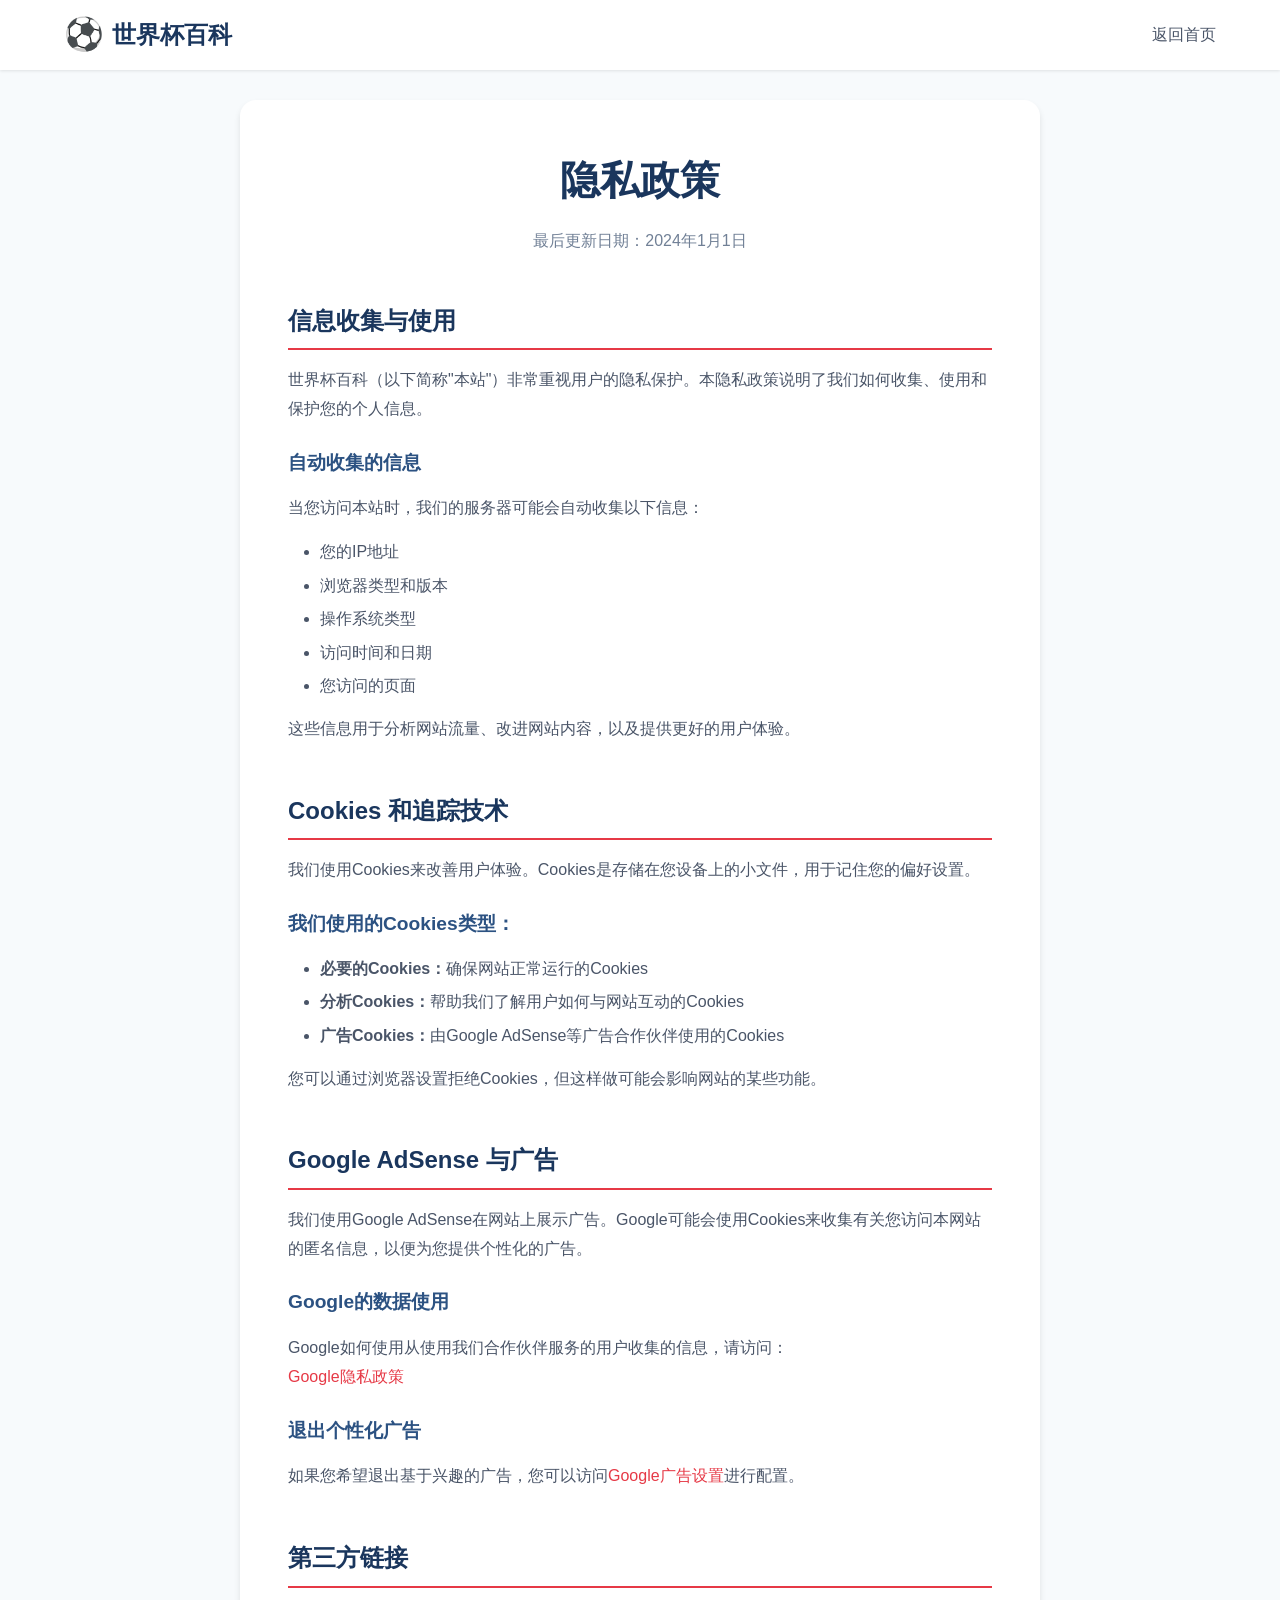
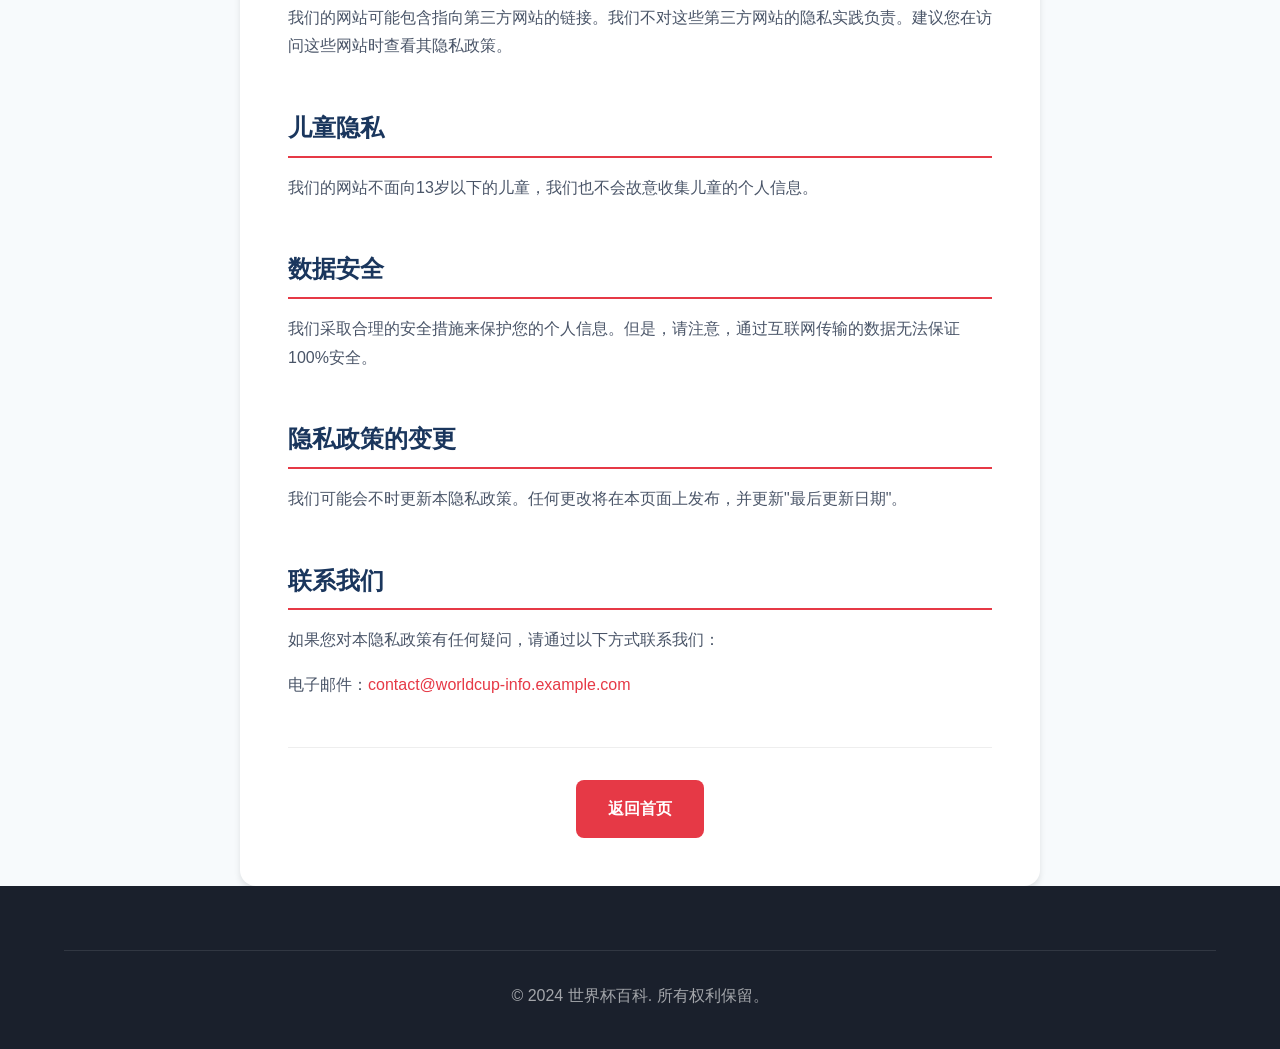
==== privacy.html @ 845303ce "feat: 创建世界杯百科网站，符合 Google AdSense 规范" ====
<!DOCTYPE html>
<html lang="zh-CN">
<head>
    <meta charset="UTF-8">
    <meta name="viewport" content="width=device-width, initial-scale=1.0">
    <meta name="description" content="世界杯百科隐私政策 - 了解我们如何收集、使用和保护您的个人信息">
    <title>隐私政策 | 世界杯百科</title>
    <link rel="stylesheet" href="/styles/main.css">
    <link rel="canonical" href="https://worldcup-info.example.com/privacy.html">
</head>
<body>
    <!-- 顶部导航 -->
    <header class="site-header">
        <nav class="navbar">
            <div class="container">
                <a href="/" class="logo">
                    <span class="logo-icon">⚽</span>
                    <span>世界杯百科</span>
                </a>
                <ul class="nav-links">
                    <li><a href="/">返回首页</a></li>
                </ul>
            </div>
        </nav>
    </header>

    <main class="privacy-page">
        <div class="container">
            <article class="privacy-content">
                <h1>隐私政策</h1>
                <p class="last-updated">最后更新日期：2024年1月1日</p>

                <section class="privacy-section">
                    <h2>信息收集与使用</h2>
                    <p>世界杯百科（以下简称"本站"）非常重视用户的隐私保护。本隐私政策说明了我们如何收集、使用和保护您的个人信息。</p>
                    
                    <h3>自动收集的信息</h3>
                    <p>当您访问本站时，我们的服务器可能会自动收集以下信息：</p>
                    <ul>
                        <li>您的IP地址</li>
                        <li>浏览器类型和版本</li>
                        <li>操作系统类型</li>
                        <li>访问时间和日期</li>
                        <li>您访问的页面</li>
                    </ul>
                    <p>这些信息用于分析网站流量、改进网站内容，以及提供更好的用户体验。</p>
                </section>

                <section class="privacy-section">
                    <h2>Cookies 和追踪技术</h2>
                    <p>我们使用Cookies来改善用户体验。Cookies是存储在您设备上的小文件，用于记住您的偏好设置。</p>
                    
                    <h3>我们使用的Cookies类型：</h3>
                    <ul>
                        <li><strong>必要的Cookies：</strong>确保网站正常运行的Cookies</li>
                        <li><strong>分析Cookies：</strong>帮助我们了解用户如何与网站互动的Cookies</li>
                        <li><strong>广告Cookies：</strong>由Google AdSense等广告合作伙伴使用的Cookies</li>
                    </ul>
                    
                    <p>您可以通过浏览器设置拒绝Cookies，但这样做可能会影响网站的某些功能。</p>
                </section>

                <section class="privacy-section">
                    <h2>Google AdSense 与广告</h2>
                    <p>我们使用Google AdSense在网站上展示广告。Google可能会使用Cookies来收集有关您访问本网站的匿名信息，以便为您提供个性化的广告。</p>
                    
                    <h3>Google的数据使用</h3>
                    <p>Google如何使用从使用我们合作伙伴服务的用户收集的信息，请访问：<br>
                    <a href="https://policies.google.com/technologies/partner-sites" target="_blank" rel="noopener">Google隐私政策</a></p>
                    
                    <h3>退出个性化广告</h3>
                    <p>如果您希望退出基于兴趣的广告，您可以访问<a href="https://www.google.com/settings/ads" target="_blank" rel="noopener">Google广告设置</a>进行配置。</p>
                </section>

                <section class="privacy-section">
                    <h2>第三方链接</h2>
                    <p>我们的网站可能包含指向第三方网站的链接。我们不对这些第三方网站的隐私实践负责。建议您在访问这些网站时查看其隐私政策。</p>
                </section>

                <section class="privacy-section">
                    <h2>儿童隐私</h2>
                    <p>我们的网站不面向13岁以下的儿童，我们也不会故意收集儿童的个人信息。</p>
                </section>

                <section class="privacy-section">
                    <h2>数据安全</h2>
                    <p>我们采取合理的安全措施来保护您的个人信息。但是，请注意，通过互联网传输的数据无法保证100%安全。</p>
                </section>

                <section class="privacy-section">
                    <h2>隐私政策的变更</h2>
                    <p>我们可能会不时更新本隐私政策。任何更改将在本页面上发布，并更新"最后更新日期"。</p>
                </section>

                <section class="privacy-section">
                    <h2>联系我们</h2>
                    <p>如果您对本隐私政策有任何疑问，请通过以下方式联系我们：</p>
                    <p>电子邮件：<a href="mailto:contact@worldcup-info.example.com">contact@worldcup-info.example.com</a></p>
                </section>

                <div class="back-home">
                    <a href="/" class="btn-primary">返回首页</a>
                </div>
            </article>
        </div>
    </main>

    <!-- 页脚 -->
    <footer class="site-footer">
        <div class="container">
            <div class="footer-bottom">
                <p>&copy; 2024 世界杯百科. 所有权利保留。</p>
            </div>
        </div>
    </footer>
</body>
</html>
---- styles/main.css ----
/* ========================================
   世界杯百科 - 主样式表
   ======================================== */

/* CSS 变量 */
:root {
    /* 主题色 */
    --primary: #1a365d;
    --primary-light: #2c5282;
    --primary-dark: #0d1b2a;
    
    /* 强调色 */
    --accent: #e63946;
    --accent-light: #ff6b6b;
    
    /* 背景色 */
    --background: #ffffff;
    --background-alt: #f7fafc;
    --background-dark: #1a202c;
    
    /* 文字颜色 */
    --text-primary: #1a202c;
    --text-secondary: #4a5568;
    --text-light: #718096;
    --text-white: #ffffff;
    
    /* 间距 */
    --spacing-xs: 0.25rem;
    --spacing-sm: 0.5rem;
    --spacing-md: 1rem;
    --spacing-lg: 1.5rem;
    --spacing-xl: 2rem;
    --spacing-2xl: 3rem;
    --spacing-3xl: 4rem;
    
    /* 圆角 */
    --radius-sm: 0.25rem;
    --radius-md: 0.5rem;
    --radius-lg: 1rem;
    
    /* 阴影 */
    --shadow-sm: 0 1px 3px rgba(0, 0, 0, 0.1);
    --shadow-md: 0 4px 6px rgba(0, 0, 0, 0.1);
    --shadow-lg: 0 10px 25px rgba(0, 0, 0, 0.15);
    
    /* 过渡 */
    --transition: all 0.3s ease;
}

/* 基础重置 */
* {
    margin: 0;
    padding: 0;
    box-sizing: border-box;
}

html {
    scroll-behavior: smooth;
}

body {
    font-family: -apple-system, BlinkMacSystemFont, 'Segoe UI', 'Roboto', 'Helvetica Neue', Arial, sans-serif;
    font-size: 16px;
    line-height: 1.6;
    color: var(--text-primary);
    background-color: var(--background);
}

/* 容器 */
.container {
    max-width: 1200px;
    margin: 0 auto;
    padding: 0 var(--spacing-lg);
}

/* ========================================
   头部导航
   ======================================== */

.site-header {
    background: var(--background);
    box-shadow: var(--shadow-sm);
    position: fixed;
    top: 0;
    left: 0;
    right: 0;
    z-index: 1000;
}

.navbar .container {
    display: flex;
    align-items: center;
    justify-content: space-between;
    height: 70px;
}

.logo {
    display: flex;
    align-items: center;
    gap: var(--spacing-sm);
    font-size: 1.5rem;
    font-weight: 700;
    color: var(--primary);
    text-decoration: none;
}

.logo-icon {
    font-size: 2rem;
}

.nav-links {
    display: flex;
    list-style: none;
    gap: var(--spacing-xl);
}

.nav-links a {
    color: var(--text-secondary);
    text-decoration: none;
    font-weight: 500;
    transition: var(--transition);
    position: relative;
}

.nav-links a:hover,
.nav-links a.active {
    color: var(--accent);
}

.nav-links a::after {
    content: '';
    position: absolute;
    bottom: -4px;
    left: 0;
    width: 0;
    height: 2px;
    background: var(--accent);
    transition: var(--transition);
}

.nav-links a:hover::after,
.nav-links a.active::after {
    width: 100%;
}

.mobile-menu-btn {
    display: none;
    background: none;
    border: none;
    font-size: 1.5rem;
    cursor: pointer;
}

/* ========================================
   英雄区域
   ======================================== */

.hero {
    background: linear-gradient(135deg, var(--primary) 0%, var(--primary-dark) 100%);
    min-height: 80vh;
    display: flex;
    align-items: center;
    position: relative;
    overflow: hidden;
    padding-top: 70px;
}

.hero::before {
    content: '';
    position: absolute;
    top: 0;
    left: 0;
    right: 0;
    bottom: 0;
    background: url('data:image/svg+xml,<svg xmlns="http://www.w3.org/2000/svg" viewBox="0 0 100 100"><circle cx="50" cy="50" r="45" fill="none" stroke="rgba(255,255,255,0.05)" stroke-width="2"/><circle cx="50" cy="50" r="35" fill="none" stroke="rgba(255,255,255,0.05)" stroke-width="2"/><circle cx="50" cy="50" r="25" fill="none" stroke="rgba(255,255,255,0.05)" stroke-width="2"/></svg>');
    background-size: 200px;
    opacity: 0.5;
}

.hero-overlay {
    position: absolute;
    top: 0;
    left: 0;
    right: 0;
    bottom: 0;
    background: radial-gradient(circle at 20% 80%, rgba(230, 57, 70, 0.1) 0%, transparent 50%),
                radial-gradient(circle at 80% 20%, rgba(255, 255, 255, 0.05) 0%, transparent 50%);
}

.hero-content {
    position: relative;
    z-index: 1;
    text-align: center;
    color: var(--text-white);
}

.hero-title {
    font-size: 4rem;
    font-weight: 800;
    margin-bottom: var(--spacing-lg);
    letter-spacing: -0.02em;
    animation: fadeInUp 1s ease;
}

.hero-subtitle {
    font-size: 1.5rem;
    opacity: 0.9;
    margin-bottom: var(--spacing-3xl);
    animation: fadeInUp 1s ease 0.2s both;
}

.hero-stats {
    display: flex;
    justify-content: center;
    gap: var(--spacing-3xl);
    animation: fadeInUp 1s ease 0.4s both;
}

.stat-item {
    text-align: center;
}

.stat-number {
    display: block;
    font-size: 3rem;
    font-weight: 700;
    color: var(--accent-light);
}

.stat-label {
    font-size: 1rem;
    opacity: 0.8;
}

/* ========================================
   主内容区域
   ======================================== */

.main-content {
    padding: var(--spacing-3xl) 0;
    background: var(--background-alt);
}

/* 广告容器 */
.ad-container {
    background: var(--background);
    border: 2px dashed #ddd;
    border-radius: var(--radius-md);
    padding: var(--spacing-xl);
    text-align: center;
    color: var(--text-light);
    margin: var(--spacing-2xl) 0;
    min-height: 120px;
    display: flex;
    align-items: center;
    justify-content: center;
}

/* 内容区块 */
.content-section {
    background: var(--background);
    border-radius: var(--radius-lg);
    padding: var(--spacing-2xl);
    margin: var(--spacing-2xl) 0;
    box-shadow: var(--shadow-sm);
}

.section-title {
    font-size: 2.5rem;
    color: var(--primary);
    margin-bottom: var(--spacing-xl);
    text-align: center;
    position: relative;
}

.section-title::after {
    content: '';
    display: block;
    width: 60px;
    height: 4px;
    background: var(--accent);
    margin: var(--spacing-md) auto 0;
    border-radius: 2px;
}

/* 内容卡片 */
.content-grid {
    display: grid;
    grid-template-columns: repeat(auto-fit, minmax(300px, 1fr));
    gap: var(--spacing-xl);
}

.content-card {
    padding: var(--spacing-xl);
    border-radius: var(--radius-md);
    background: var(--background-alt);
}

.content-card h3 {
    color: var(--primary);
    font-size: 1.5rem;
    margin-bottom: var(--spacing-md);
}

.content-card p {
    color: var(--text-secondary);
    margin-bottom: var(--spacing-md);
    line-height: 1.8;
}

.content-card p:last-child {
    margin-bottom: 0;
}

/* ========================================
   冠军表格
   ======================================== */

.champions-table {
    overflow-x: auto;
    margin-bottom: var(--spacing-xl);
}

table {
    width: 100%;
    border-collapse: collapse;
    background: var(--background);
    border-radius: var(--radius-md);
    overflow: hidden;
}

thead {
    background: var(--primary);
    color: var(--text-white);
}

th, td {
    padding: var(--spacing-md) var(--spacing-lg);
    text-align: left;
}

tbody tr {
    border-bottom: 1px solid #eee;
    transition: var(--transition);
}

tbody tr:hover {
    background: var(--background-alt);
}

.champions-highlight {
    margin-top: var(--spacing-xl);
}

.highlight-card {
    background: linear-gradient(135deg, var(--primary) 0%, var(--primary-light) 100%);
    color: var(--text-white);
    padding: var(--spacing-xl);
    border-radius: var(--radius-md);
}

.highlight-card h4 {
    font-size: 1.5rem;
    margin-bottom: var(--spacing-lg);
}

.champions-list {
    list-style: none;
}

.champions-list li {
    display: flex;
    align-items: center;
    gap: var(--spacing-md);
    padding: var(--spacing-sm) 0;
    border-bottom: 1px solid rgba(255, 255, 255, 0.1);
}

.champions-list li:last-child {
    border-bottom: none;
}

.champions-list .country {
    font-weight: 700;
    font-size: 1.2rem;
    min-width: 100px;
}

.champions-list .count {
    background: var(--accent);
    padding: var(--spacing-xs) var(--spacing-md);
    border-radius: 20px;
    font-weight: 600;
}

.champions-list .years {
    color: rgba(255, 255, 255, 0.7);
    font-size: 0.9rem;
}

/* ========================================
   球场卡片
   ======================================== */

.stadiums-grid {
    display: grid;
    grid-template-columns: repeat(auto-fit, minmax(280px, 1fr));
    gap: var(--spacing-xl);
}

.stadium-card {
    background: var(--background);
    border-radius: var(--radius-lg);
    overflow: hidden;
    box-shadow: var(--shadow-md);
    transition: var(--transition);
}

.stadium-card:hover {
    transform: translateY(-5px);
    box-shadow: var(--shadow-lg);
}

.stadium-image {
    height: 180px;
    background: linear-gradient(135deg, var(--primary-light) 0%, var(--primary) 100%);
    position: relative;
}

.stadium-image::before {
    content: '🏟️';
    position: absolute;
    top: 50%;
    left: 50%;
    transform: translate(-50%, -50%);
    font-size: 4rem;
}

.stadium-1::before { content: '⚽'; }
.stadium-2::before { content: '🏆'; }
.stadium-3::before { content: '👑'; }
.stadium-4::before { content: '🌟'; }

.stadium-info {
    padding: var(--spacing-lg);
}

.stadium-info h3 {
    color: var(--primary);
    font-size: 1.3rem;
    margin-bottom: var(--spacing-sm);
}

.stadium-location {
    color: var(--accent);
    font-size: 0.9rem;
    margin-bottom: var(--spacing-md);
}

.stadium-info p:last-child {
    color: var(--text-secondary);
    line-height: 1.6;
}

/* ========================================
   纪录卡片
   ======================================== */

.records-grid {
    display: grid;
    grid-template-columns: repeat(auto-fit, minmax(250px, 1fr));
    gap: var(--spacing-xl);
}

.record-card {
    background: var(--background);
    border: 2px solid #eee;
    border-radius: var(--radius-lg);
    padding: var(--spacing-xl);
    text-align: center;
    transition: var(--transition);
}

.record-card:hover {
    border-color: var(--accent);
    transform: scale(1.02);
}

.record-icon {
    font-size: 3rem;
    margin-bottom: var(--spacing-md);
}

.record-content h3 {
    color: var(--text-secondary);
    font-size: 1rem;
    margin-bottom: var(--spacing-sm);
}

.record-stat {
    font-size: 2.5rem;
    font-weight: 800;
    color: var(--accent);
    margin-bottom: var(--spacing-xs);
}

.record-holder {
    font-weight: 600;
    color: var(--primary);
    margin-bottom: var(--spacing-md);
}

.record-desc {
    color: var(--text-light);
    font-size: 0.9rem;
    line-height: 1.6;
}

/* ========================================
   关于我们
   ======================================== */

.about-section {
    text-align: center;
}

.about-content {
    max-width: 700px;
    margin: 0 auto;
}

.about-content p {
    color: var(--text-secondary);
    line-height: 1.8;
    margin-bottom: var(--spacing-lg);
}

.about-links {
    margin-top: var(--spacing-xl);
}

.about-link {
    color: var(--accent);
    text-decoration: none;
    font-weight: 500;
    transition: var(--transition);
}

.about-link:hover {
    color: var(--accent-light);
    text-decoration: underline;
}

.separator {
    color: var(--text-light);
    margin: 0 var(--spacing-md);
}

/* ========================================
   页脚
   ======================================== */

.site-footer {
    background: var(--background-dark);
    color: var(--text-white);
    padding: var(--spacing-3xl) 0 var(--spacing-xl);
}

.footer-content {
    display: grid;
    grid-template-columns: repeat(auto-fit, minmax(200px, 1fr));
    gap: var(--spacing-xl);
    margin-bottom: var(--spacing-2xl);
}

.footer-section h4 {
    font-size: 1.2rem;
    margin-bottom: var(--spacing-lg);
    color: var(--accent-light);
}

.footer-section ul {
    list-style: none;
}

.footer-section li {
    margin-bottom: var(--spacing-sm);
}

.footer-section a {
    color: rgba(255, 255, 255, 0.8);
    text-decoration: none;
    transition: var(--transition);
}

.footer-section a:hover {
    color: var(--accent-light);
}

.footer-bottom {
    text-align: center;
    padding-top: var(--spacing-xl);
    border-top: 1px solid rgba(255, 255, 255, 0.1);
}

.footer-bottom p {
    color: rgba(255, 255, 255, 0.6);
    margin-bottom: var(--spacing-sm);
}

.disclaimer {
    font-size: 0.9rem;
}

/* ========================================
   AdSense 通知
   ======================================== */

.ad-sense-notice {
    background: var(--background-alt);
    padding: var(--spacing-md);
    text-align: center;
    border-top: 1px solid #eee;
}

.ad-sense-notice p {
    color: var(--text-light);
    font-size: 0.9rem;
}

.ad-sense-notice a {
    color: var(--accent);
    text-decoration: none;
}

.ad-sense-notice a:hover {
    text-decoration: underline;
}

/* ========================================
   隐私政策页面
   ======================================== */

.privacy-page {
    padding-top: 100px;
    min-height: 100vh;
    background: var(--background-alt);
}

.privacy-content {
    max-width: 800px;
    margin: 0 auto;
    background: var(--background);
    padding: var(--spacing-2xl);
    border-radius: var(--radius-lg);
    box-shadow: var(--shadow-md);
}

.privacy-content h1 {
    color: var(--primary);
    font-size: 2.5rem;
    margin-bottom: var(--spacing-md);
    text-align: center;
}

.last-updated {
    color: var(--text-light);
    text-align: center;
    margin-bottom: var(--spacing-2xl);
}

.privacy-section {
    margin-bottom: var(--spacing-2xl);
}

.privacy-section h2 {
    color: var(--primary);
    font-size: 1.5rem;
    margin-bottom: var(--spacing-md);
    padding-bottom: var(--spacing-sm);
    border-bottom: 2px solid var(--accent);
}

.privacy-section h3 {
    color: var(--primary-light);
    font-size: 1.2rem;
    margin: var(--spacing-lg) 0 var(--spacing-md);
}

.privacy-section p {
    color: var(--text-secondary);
    line-height: 1.8;
    margin-bottom: var(--spacing-md);
}

.privacy-section ul,
.privacy-section ol {
    margin: var(--spacing-md) 0;
    padding-left: var(--spacing-xl);
    color: var(--text-secondary);
}

.privacy-section li {
    margin-bottom: var(--spacing-sm);
    line-height: 1.6;
}

.privacy-section a {
    color: var(--accent);
    text-decoration: none;
}

.privacy-section a:hover {
    text-decoration: underline;
}

.back-home {
    text-align: center;
    margin-top: var(--spacing-2xl);
    padding-top: var(--spacing-xl);
    border-top: 1px solid #eee;
}

.btn-primary {
    display: inline-block;
    background: var(--accent);
    color: var(--text-white);
    padding: var(--spacing-md) var(--spacing-xl);
    border-radius: var(--radius-md);
    text-decoration: none;
    font-weight: 600;
    transition: var(--transition);
}

.btn-primary:hover {
    background: var(--accent-light);
    transform: translateY(-2px);
}

/* ========================================
   动画
   ======================================== */

@keyframes fadeInUp {
    from {
        opacity: 0;
        transform: translateY(30px);
    }
    to {
        opacity: 1;
        transform: translateY(0);
    }
}

/* ========================================
   响应式设计
   ======================================== */

@media (max-width: 768px) {
    .hero-title {
        font-size: 2.5rem;
    }

    .hero-subtitle {
        font-size: 1.2rem;
    }

    .hero-stats {
        flex-direction: column;
        gap: var(--spacing-xl);
    }

    .stat-number {
        font-size: 2rem;
    }

    .section-title {
        font-size: 2rem;
    }

    .content-section {
        padding: var(--spacing-lg);
    }

    .nav-links {
        display: none;
        position: absolute;
        top: 70px;
        left: 0;
        right: 0;
        background: var(--background);
        flex-direction: column;
        padding: var(--spacing-lg);
        box-shadow: var(--shadow-md);
        gap: var(--spacing-md);
    }

    .nav-links.active {
        display: flex;
    }

    .mobile-menu-btn {
        display: block;
    }

    table {
        font-size: 0.9rem;
    }

    th, td {
        padding: var(--spacing-sm);
    }

    .privacy-content {
        padding: var(--spacing-lg);
    }

    .privacy-content h1 {
        font-size: 2rem;
    }
}

@media (max-width: 480px) {
    .hero {
        min-height: 70vh;
    }

    .hero-title {
        font-size: 2rem;
    }

    .champions-table {
        font-size: 0.8rem;
    }

    .champions-list {
        font-size: 0.9rem;
    }

    .champions-list .country {
        min-width: 70px;
        font-size: 1rem;
    }

    .record-stat {
        font-size: 2rem;
    }
}
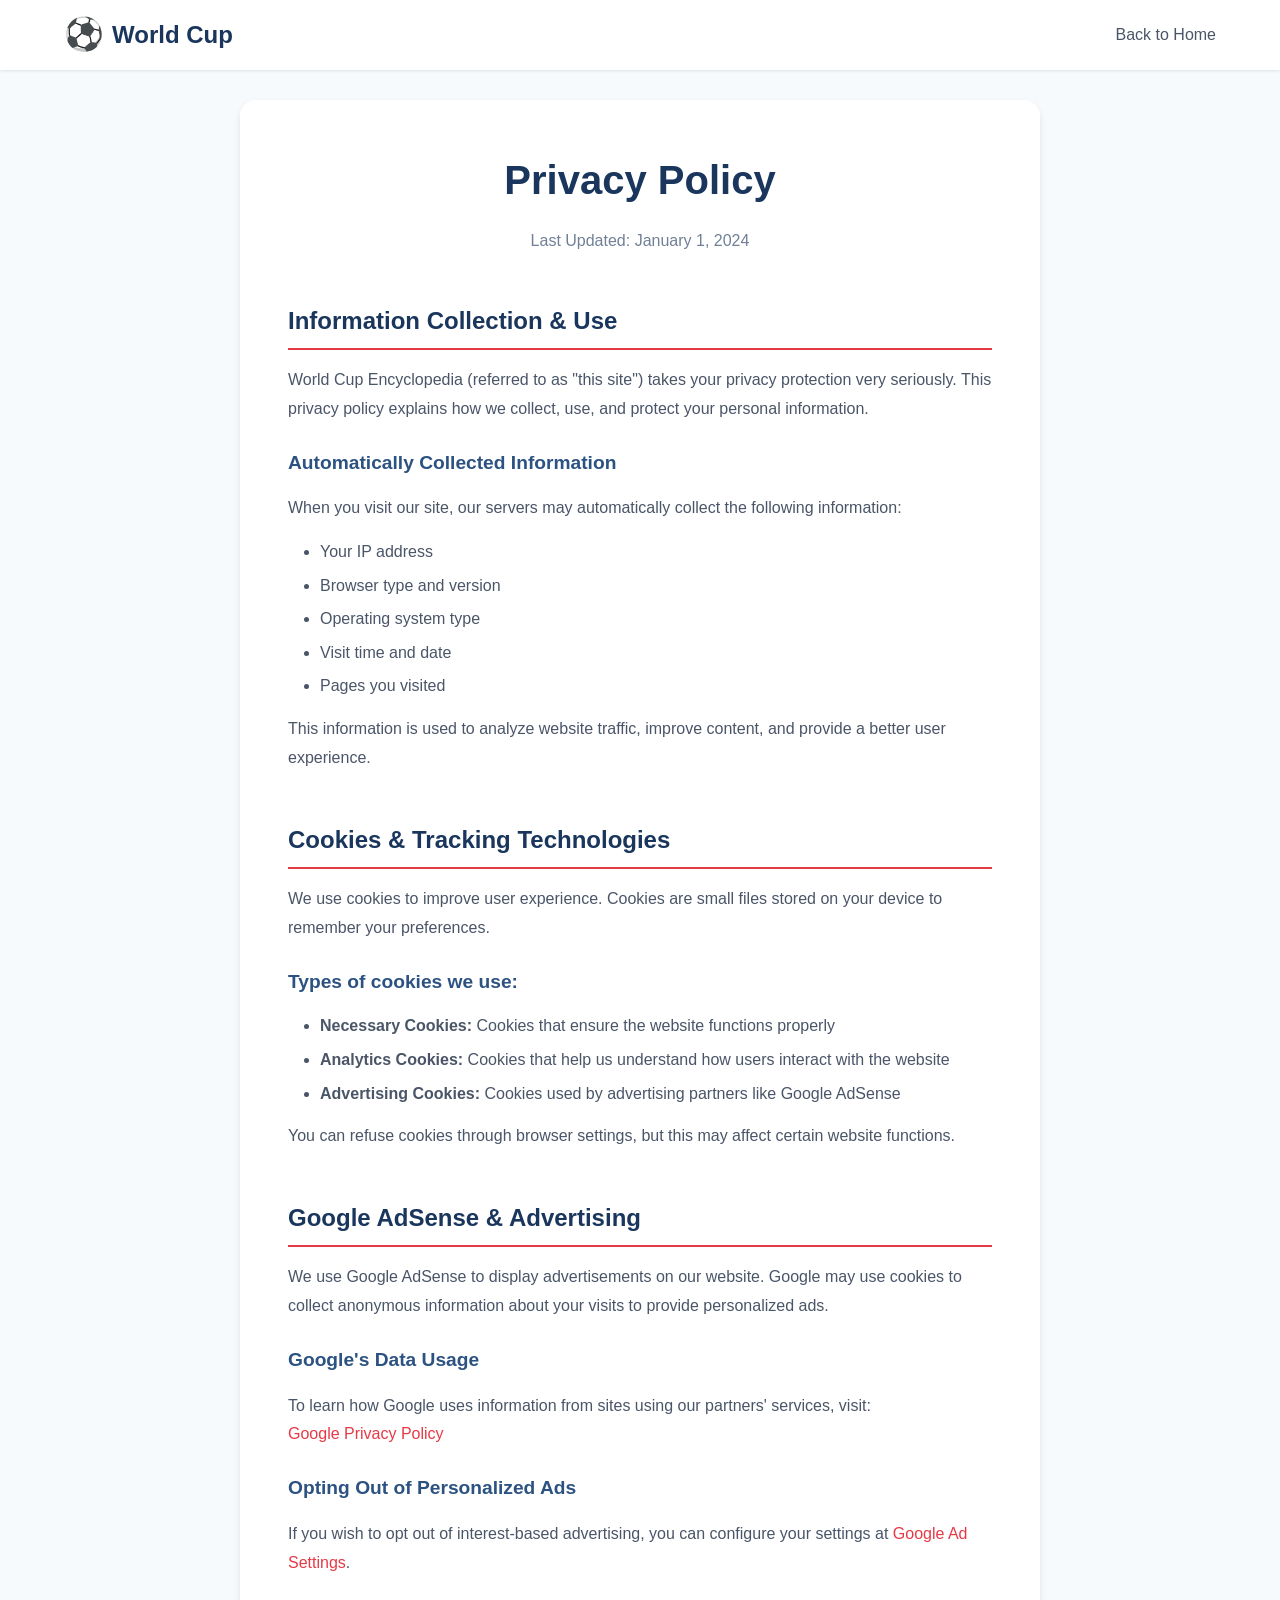
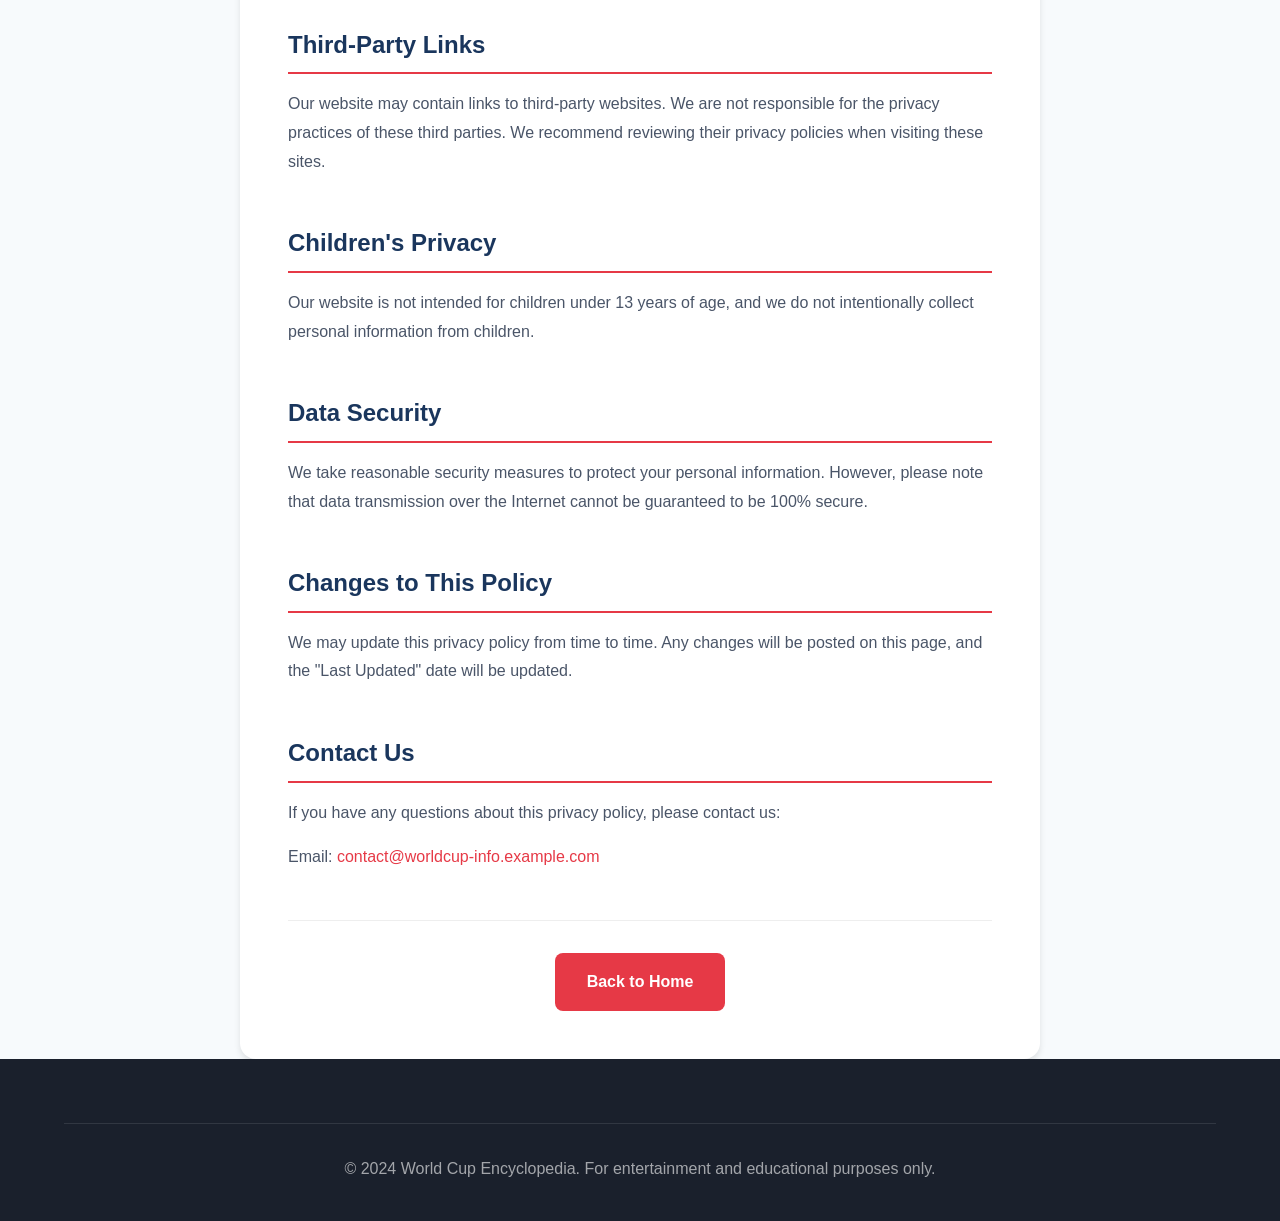
==== commit d665ea0e: "feat: 添加多语言支持（7种语言）并改为英文默认" ====
--- a/privacy.html
+++ b/privacy.html
@@ -1,10 +1,10 @@
 <!DOCTYPE html>
-<html lang="zh-CN">
+<html lang="en" dir="ltr">
 <head>
     <meta charset="UTF-8">
     <meta name="viewport" content="width=device-width, initial-scale=1.0">
-    <meta name="description" content="世界杯百科隐私政策 - 了解我们如何收集、使用和保护您的个人信息">
-    <title>隐私政策 | 世界杯百科</title>
+    <meta name="description" content="World Cup Encyclopedia Privacy Policy - Learn how we collect, use, and protect your personal information">
+    <title>Privacy Policy | World Cup Encyclopedia</title>
     <link rel="stylesheet" href="/styles/main.css">
     <link rel="canonical" href="https://worldcup-info.example.com/privacy.html">
 </head>
@@ -15,10 +15,10 @@
             <div class="container">
                 <a href="/" class="logo">
                     <span class="logo-icon">⚽</span>
-                    <span>世界杯百科</span>
+                    <span>World Cup</span>
                 </a>
                 <ul class="nav-links">
-                    <li><a href="/">返回首页</a></li>
+                    <li><a href="/">Back to Home</a></li>
                 </ul>
             </div>
         </nav>
@@ -27,79 +27,79 @@
     <main class="privacy-page">
         <div class="container">
             <article class="privacy-content">
-                <h1>隐私政策</h1>
-                <p class="last-updated">最后更新日期：2024年1月1日</p>
+                <h1>Privacy Policy</h1>
+                <p class="last-updated">Last Updated: January 1, 2024</p>
 
                 <section class="privacy-section">
-                    <h2>信息收集与使用</h2>
-                    <p>世界杯百科（以下简称"本站"）非常重视用户的隐私保护。本隐私政策说明了我们如何收集、使用和保护您的个人信息。</p>
+                    <h2>Information Collection & Use</h2>
+                    <p>World Cup Encyclopedia (referred to as "this site") takes your privacy protection very seriously. This privacy policy explains how we collect, use, and protect your personal information.</p>
                     
-                    <h3>自动收集的信息</h3>
-                    <p>当您访问本站时，我们的服务器可能会自动收集以下信息：</p>
+                    <h3>Automatically Collected Information</h3>
+                    <p>When you visit our site, our servers may automatically collect the following information:</p>
                     <ul>
-                        <li>您的IP地址</li>
-                        <li>浏览器类型和版本</li>
-                        <li>操作系统类型</li>
-                        <li>访问时间和日期</li>
-                        <li>您访问的页面</li>
+                        <li>Your IP address</li>
+                        <li>Browser type and version</li>
+                        <li>Operating system type</li>
+                        <li>Visit time and date</li>
+                        <li>Pages you visited</li>
                     </ul>
-                    <p>这些信息用于分析网站流量、改进网站内容，以及提供更好的用户体验。</p>
+                    <p>This information is used to analyze website traffic, improve content, and provide a better user experience.</p>
                 </section>
 
                 <section class="privacy-section">
-                    <h2>Cookies 和追踪技术</h2>
-                    <p>我们使用Cookies来改善用户体验。Cookies是存储在您设备上的小文件，用于记住您的偏好设置。</p>
+                    <h2>Cookies & Tracking Technologies</h2>
+                    <p>We use cookies to improve user experience. Cookies are small files stored on your device to remember your preferences.</p>
                     
-                    <h3>我们使用的Cookies类型：</h3>
+                    <h3>Types of cookies we use:</h3>
                     <ul>
-                        <li><strong>必要的Cookies：</strong>确保网站正常运行的Cookies</li>
-                        <li><strong>分析Cookies：</strong>帮助我们了解用户如何与网站互动的Cookies</li>
-                        <li><strong>广告Cookies：</strong>由Google AdSense等广告合作伙伴使用的Cookies</li>
+                        <li><strong>Necessary Cookies:</strong> Cookies that ensure the website functions properly</li>
+                        <li><strong>Analytics Cookies:</strong> Cookies that help us understand how users interact with the website</li>
+                        <li><strong>Advertising Cookies:</strong> Cookies used by advertising partners like Google AdSense</li>
                     </ul>
                     
-                    <p>您可以通过浏览器设置拒绝Cookies，但这样做可能会影响网站的某些功能。</p>
+                    <p>You can refuse cookies through browser settings, but this may affect certain website functions.</p>
                 </section>
 
                 <section class="privacy-section">
-                    <h2>Google AdSense 与广告</h2>
-                    <p>我们使用Google AdSense在网站上展示广告。Google可能会使用Cookies来收集有关您访问本网站的匿名信息，以便为您提供个性化的广告。</p>
+                    <h2>Google AdSense & Advertising</h2>
+                    <p>We use Google AdSense to display advertisements on our website. Google may use cookies to collect anonymous information about your visits to provide personalized ads.</p>
                     
-                    <h3>Google的数据使用</h3>
-                    <p>Google如何使用从使用我们合作伙伴服务的用户收集的信息，请访问：<br>
-                    <a href="https://policies.google.com/technologies/partner-sites" target="_blank" rel="noopener">Google隐私政策</a></p>
+                    <h3>Google's Data Usage</h3>
+                    <p>To learn how Google uses information from sites using our partners' services, visit:<br>
+                    <a href="https://policies.google.com/technologies/partner-sites" target="_blank" rel="noopener">Google Privacy Policy</a></p>
                     
-                    <h3>退出个性化广告</h3>
-                    <p>如果您希望退出基于兴趣的广告，您可以访问<a href="https://www.google.com/settings/ads" target="_blank" rel="noopener">Google广告设置</a>进行配置。</p>
+                    <h3>Opting Out of Personalized Ads</h3>
+                    <p>If you wish to opt out of interest-based advertising, you can configure your settings at <a href="https://www.google.com/settings/ads" target="_blank" rel="noopener">Google Ad Settings</a>.</p>
                 </section>
 
                 <section class="privacy-section">
-                    <h2>第三方链接</h2>
-                    <p>我们的网站可能包含指向第三方网站的链接。我们不对这些第三方网站的隐私实践负责。建议您在访问这些网站时查看其隐私政策。</p>
+                    <h2>Third-Party Links</h2>
+                    <p>Our website may contain links to third-party websites. We are not responsible for the privacy practices of these third parties. We recommend reviewing their privacy policies when visiting these sites.</p>
                 </section>
 
                 <section class="privacy-section">
-                    <h2>儿童隐私</h2>
-                    <p>我们的网站不面向13岁以下的儿童，我们也不会故意收集儿童的个人信息。</p>
+                    <h2>Children's Privacy</h2>
+                    <p>Our website is not intended for children under 13 years of age, and we do not intentionally collect personal information from children.</p>
                 </section>
 
                 <section class="privacy-section">
-                    <h2>数据安全</h2>
-                    <p>我们采取合理的安全措施来保护您的个人信息。但是，请注意，通过互联网传输的数据无法保证100%安全。</p>
+                    <h2>Data Security</h2>
+                    <p>We take reasonable security measures to protect your personal information. However, please note that data transmission over the Internet cannot be guaranteed to be 100% secure.</p>
                 </section>
 
                 <section class="privacy-section">
-                    <h2>隐私政策的变更</h2>
-                    <p>我们可能会不时更新本隐私政策。任何更改将在本页面上发布，并更新"最后更新日期"。</p>
+                    <h2>Changes to This Policy</h2>
+                    <p>We may update this privacy policy from time to time. Any changes will be posted on this page, and the "Last Updated" date will be updated.</p>
                 </section>
 
                 <section class="privacy-section">
-                    <h2>联系我们</h2>
-                    <p>如果您对本隐私政策有任何疑问，请通过以下方式联系我们：</p>
-                    <p>电子邮件：<a href="mailto:contact@worldcup-info.example.com">contact@worldcup-info.example.com</a></p>
+                    <h2>Contact Us</h2>
+                    <p>If you have any questions about this privacy policy, please contact us:</p>
+                    <p>Email: <a href="mailto:contact@worldcup-info.example.com">contact@worldcup-info.example.com</a></p>
                 </section>
 
                 <div class="back-home">
-                    <a href="/" class="btn-primary">返回首页</a>
+                    <a href="/" class="btn-primary">Back to Home</a>
                 </div>
             </article>
         </div>
@@ -109,9 +109,12 @@
     <footer class="site-footer">
         <div class="container">
             <div class="footer-bottom">
-                <p>&copy; 2024 世界杯百科. 所有权利保留。</p>
+                <p>© 2024 World Cup Encyclopedia. All rights reserved.</p>
             </div>
         </div>
     </footer>
+
+    <!-- 多语言脚本 -->
+    <script src="/js/i18n.js"></script>
 </body>
 </html>
--- a/styles/main.css
+++ b/styles/main.css
@@ -846,3 +846,245 @@
         font-size: 2rem;
     }
 }
+
+/* ========================================
+   语言切换器样式 / Language Switcher Styles
+   ======================================== */
+
+.lang-switcher {
+    position: fixed;
+    bottom: 20px;
+    right: 20px;
+    z-index: 9999;
+    font-family: inherit;
+}
+
+[dir="rtl"] .lang-switcher {
+    right: auto;
+    left: 20px;
+}
+
+.lang-btn {
+    display: flex;
+    align-items: center;
+    gap: 8px;
+    padding: 12px 20px;
+    background: var(--primary);
+    color: white;
+    border: none;
+    border-radius: 50px;
+    cursor: pointer;
+    font-size: 14px;
+    font-weight: 500;
+    box-shadow: var(--shadow-lg);
+    transition: var(--transition);
+}
+
+.lang-btn:hover {
+    background: var(--primary-light);
+    transform: translateY(-2px);
+}
+
+.lang-icon {
+    font-size: 18px;
+}
+
+.lang-arrow {
+    font-size: 10px;
+    transition: transform 0.3s;
+}
+
+.lang-dropdown {
+    position: absolute;
+    bottom: 100%;
+    right: 0;
+    margin-bottom: 10px;
+    background: white;
+    border-radius: var(--radius-md);
+    box-shadow: var(--shadow-lg);
+    overflow: hidden;
+    opacity: 0;
+    visibility: hidden;
+    transform: translateY(10px);
+    transition: all 0.3s ease;
+    min-width: 160px;
+}
+
+[dir="rtl"] .lang-dropdown {
+    right: auto;
+    left: 0;
+}
+
+.lang-dropdown.show {
+    opacity: 1;
+    visibility: visible;
+    transform: translateY(0);
+}
+
+.lang-option {
+    display: block;
+    width: 100%;
+    padding: 12px 20px;
+    background: none;
+    border: none;
+    text-align: left;
+    cursor: pointer;
+    font-size: 14px;
+    color: var(--text-primary);
+    transition: background 0.2s;
+}
+
+[dir="rtl"] .lang-option {
+    text-align: right;
+}
+
+.lang-option:hover {
+    background: var(--background-alt);
+}
+
+.lang-option.active {
+    background: var(--primary);
+    color: white;
+}
+
+/* ========================================
+   RTL 支持 / RTL Support
+   ======================================== */
+
+body.rtl {
+    direction: rtl;
+    text-align: right;
+}
+
+body.rtl .nav-links {
+    flex-direction: row-reverse;
+}
+
+body.rtl .hero-stats {
+    flex-direction: row-reverse;
+}
+
+body.rtl .content-grid {
+    direction: rtl;
+}
+
+body.rtl .stadiums-grid {
+    direction: rtl;
+}
+
+body.rtl .records-grid {
+    direction: rtl;
+}
+
+body.rtl .footer-content {
+    direction: rtl;
+}
+
+body.rtl .footer-section ul {
+    padding-right: 0;
+    padding-left: var(--spacing-lg);
+}
+
+body.rtl .champions-list {
+    padding-right: var(--spacing-xl);
+}
+
+body.rtl .champions-list li {
+    flex-direction: row-reverse;
+}
+
+body.rtl .stat-item {
+    text-align: center;
+}
+
+body.rtl .about-links {
+    direction: rtl;
+}
+
+body.rtl .about-link:first-child {
+    margin-left: var(--spacing-md);
+    margin-right: 0;
+}
+
+body.rtl .footer-section a::before {
+    content: '→ ';
+}
+
+body.rtl .footer-section a::before {
+    content: none;
+}
+
+body.rtl .footer-section li {
+    direction: rtl;
+}
+
+/* 阿拉伯语字体优化 */
+html[lang="ar"] body,
+html[lang="ar"] .content-card p,
+html[lang="ar"] .stadium-info p,
+html[lang="ar"] .record-desc,
+html[lang="ar"] .about-content p,
+html[lang="ar"] .privacy-section p,
+html[lang="ar"] .privacy-section li {
+    font-family: 'Segoe UI', 'Arial', 'Tahoma', sans-serif;
+    line-height: 2;
+}
+
+/* 日语字体优化 */
+html[lang="ja"] body,
+html[lang="ja"] .content-card p,
+html[lang="ja"] .stadium-info p,
+html[lang="ja"] .record-desc,
+html[lang="ja"] .about-content p,
+html[lang="ja"] .privacy-section p,
+html[lang="ja"] .privacy-section li {
+    font-family: 'Hiragino Sans', 'Hiragino Kaku Gothic ProN', 'Yu Gothic', 'Meiryo', sans-serif;
+}
+
+/* 韩语字体优化 */
+html[lang="ko"] body,
+html[lang="ko"] .content-card p,
+html[lang="ko"] .stadium-info p,
+html[lang="ko"] .record-desc,
+html[lang="ko"] .about-content p,
+html[lang="ko"] .privacy-section p,
+html[lang="ko"] .privacy-section li {
+    font-family: 'Malgun Gothic', 'Apple SD Gothic Neo', 'Nanum Gothic', sans-serif;
+}
+
+/* 中文字体优化 */
+html[lang="zh"] body,
+html[lang="zh"] .content-card p,
+html[lang="zh"] .stadium-info p,
+html[lang="zh"] .record-desc,
+html[lang="zh"] .about-content p,
+html[lang="zh"] .privacy-section p,
+html[lang="zh"] .privacy-section li {
+    font-family: 'PingFang SC', 'Microsoft YaHei', 'Hiragino Sans GB', 'WenQuanYi Micro Hei', sans-serif;
+}
+
+/* 响应式语言切换器 */
+@media (max-width: 768px) {
+    .lang-switcher {
+        bottom: 15px;
+        right: 15px;
+    }
+    
+    [dir="rtl"] .lang-switcher {
+        left: 15px;
+    }
+    
+    .lang-btn {
+        padding: 10px 16px;
+        font-size: 13px;
+    }
+    
+    .lang-dropdown {
+        min-width: 140px;
+    }
+    
+    .lang-option {
+        padding: 10px 16px;
+        font-size: 13px;
+    }
+}
